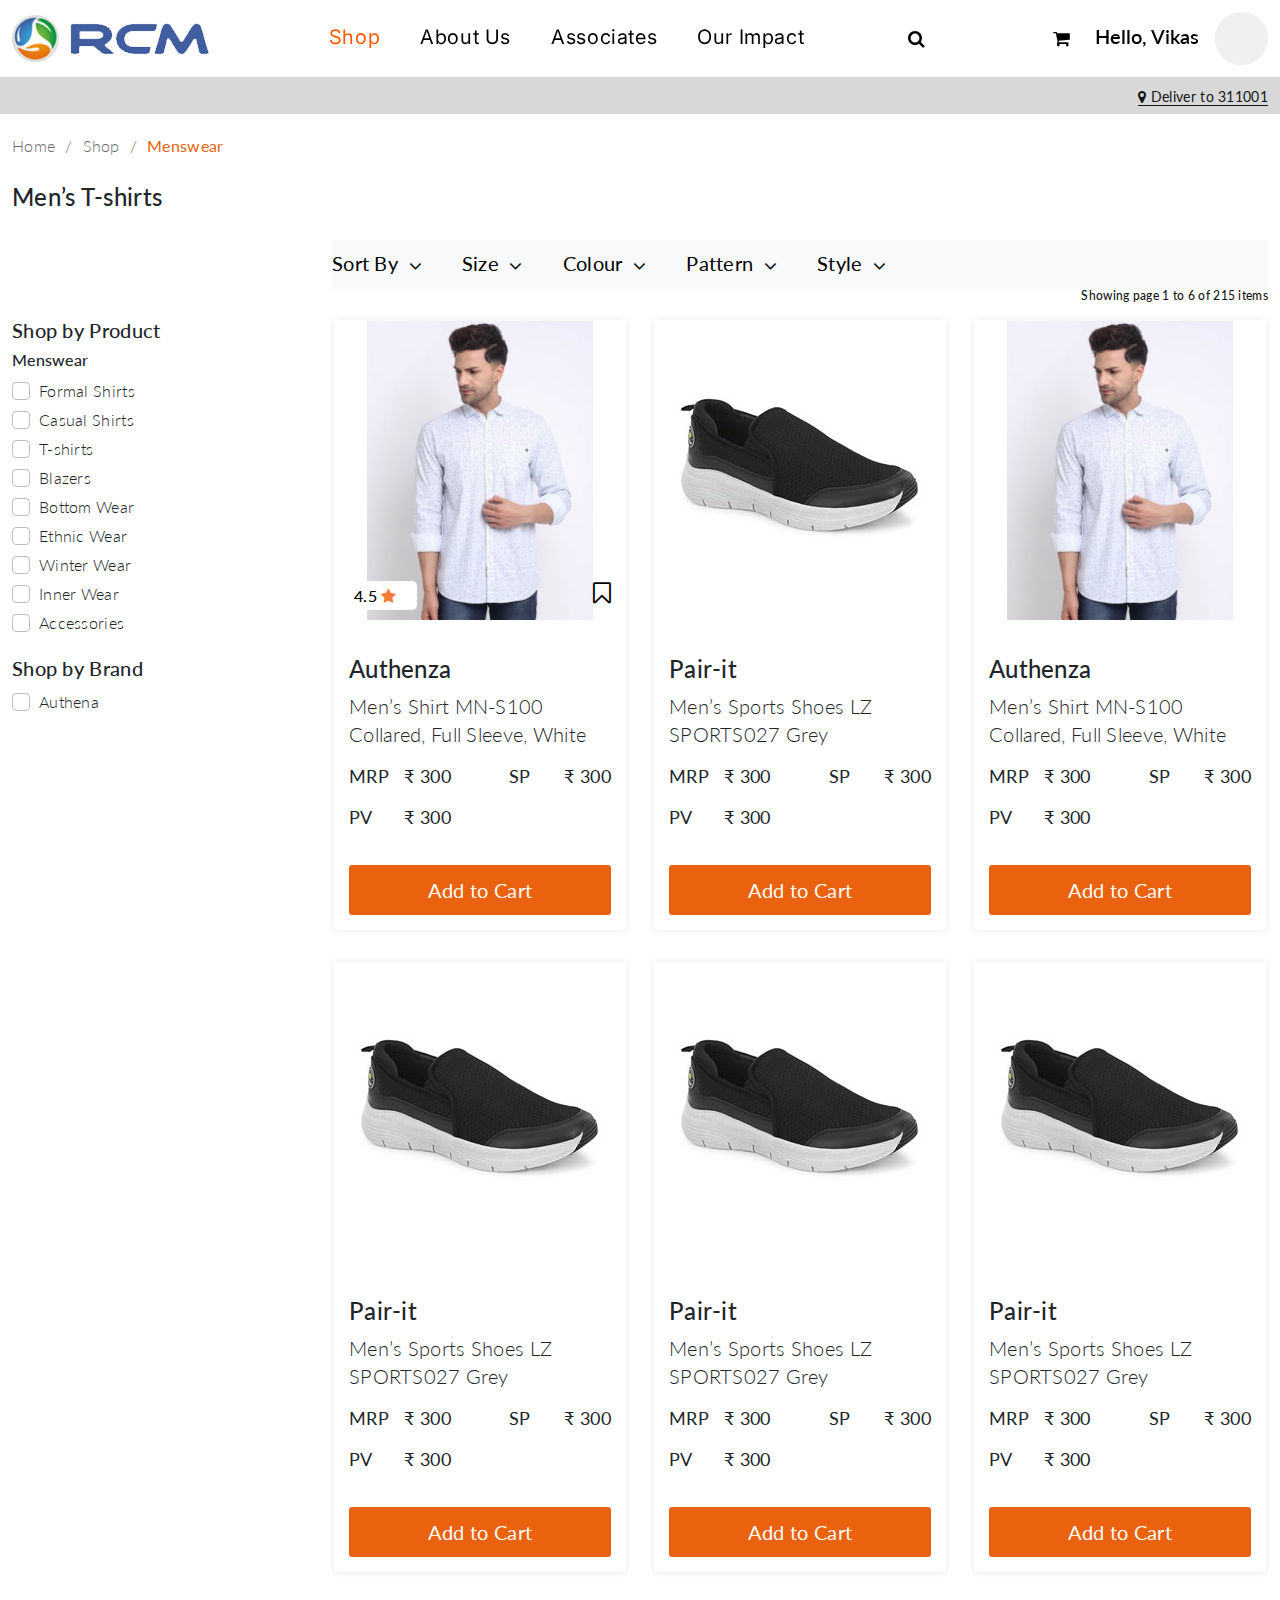
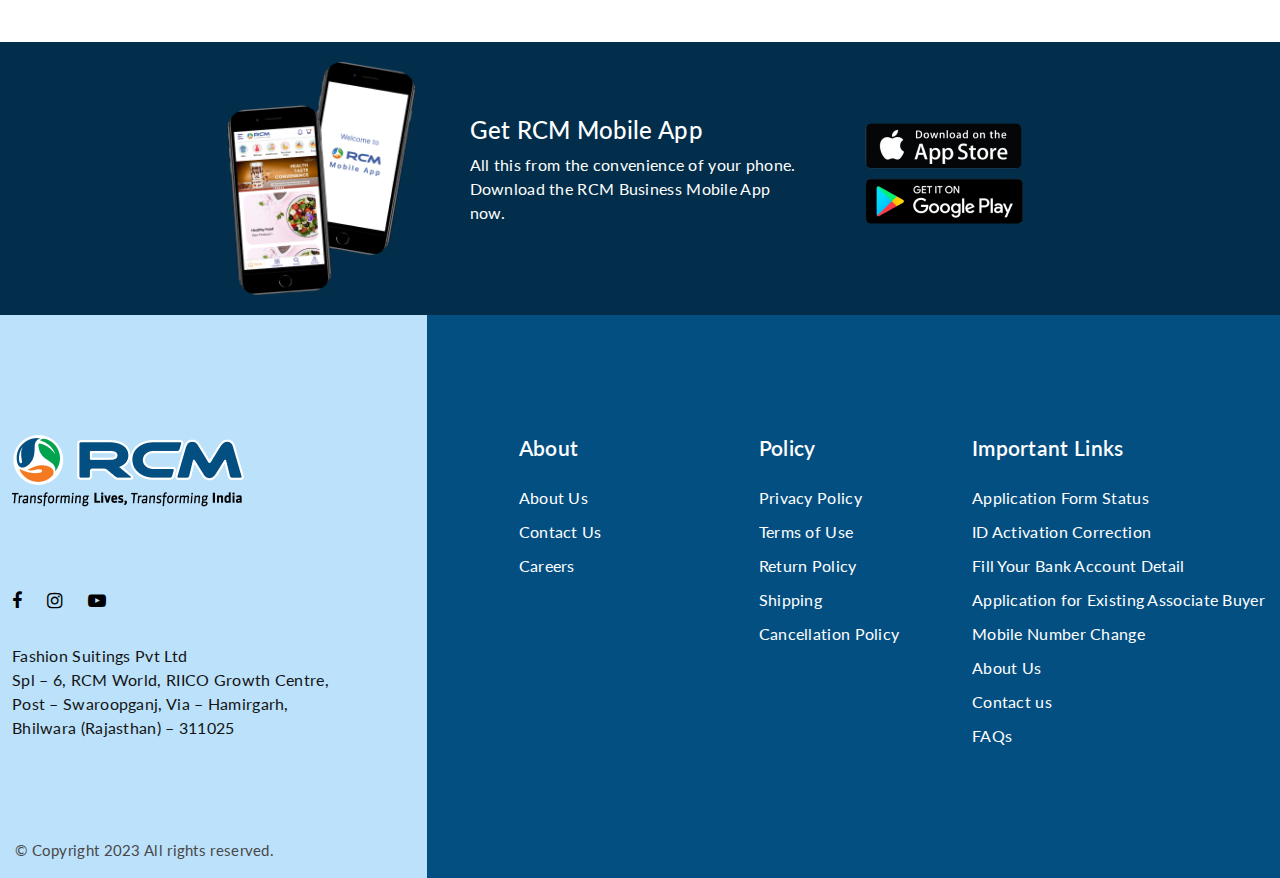
==== listing.html @ 613c2d20 "RCM site files uploaded" ====
<!DOCTYPE html>
<html lang="en">
  <head>
    <meta charset="utf-8">
    <meta name="viewport" content="width=device-width, initial-scale=1, shrink-to-fit=no">
    <meta name="description" content="">
    <meta name="author" content="">
    <title>RCM Business</title>

    <!-- fonts -->
    
    <link rel="preconnect" href="https://fonts.googleapis.com">
    <link rel="preconnect" href="https://fonts.gstatic.com" crossorigin>
    <link href="https://fonts.googleapis.com/css2?family=Josefin+Sans:ital,wght@0,100;0,200;0,300;0,400;0,500;0,600;0,700;1,100;1,200;1,300;1,400;1,500;1,600;1,700&display=swap" rel="stylesheet">


    <link rel="preconnect" href="https://fonts.googleapis.com">
    <link rel="preconnect" href="https://fonts.gstatic.com" crossorigin>
    <link href="https://fonts.googleapis.com/css2?family=Inter:wght@300;400;500;600&display=swap" rel="stylesheet">


    <link rel="preconnect" href="https://fonts.googleapis.com">
    <link rel="preconnect" href="https://fonts.gstatic.com" crossorigin>
    <link href="https://fonts.googleapis.com/css2?family=Lato:ital,wght@0,100;0,300;0,400;0,700;0,900;1,100;1,300;1,400;1,700;1,900&display=swap" rel="stylesheet">

    
    <!-- css -->
    <link href="assets/css/owl.carousel.min.css" rel="stylesheet">
    <link href="assets/css/bootstrap.min.css" rel="stylesheet">
    <link href="assets/css/font-awesome.min.css" rel="stylesheet">
    <link href="assets/css/aos.min.css" rel="stylesheet">
    <link href="assets/css/main.css" rel="stylesheet">
  </head>
  <body>
  <header>      

<!-- Modal -->
<div class="pincode_box_cover modal fade" id="exampleModal" tabindex="-1" aria-labelledby="exampleModalLabel" aria-hidden="true">
  <div class="modal-dialog">
    <div class="modal-content">
      <div class="modal-header">
        <h5 class="modal-title" id="exampleModalLabel">Delivery Pincode</h5>
        <button type="button" class="btn-close" data-bs-dismiss="modal" aria-label="Close"></button>
      </div>
      <div class="modal-body">
        <form class="pincode_box" action="" method="">
          <input type="textr" name="pincode" placeholder="Pincode">
        </form>
      </div>
      <div class="modal-footer">
        <button type="button" class="custom_btn">Submit</button>
      </div>
    </div>
  </div>
</div>
      <div class="header_cover" data-aos="fade-down" data-aos-duration="2000">         
         <div class="container">   
          <nav class="navbar navbar-expand-lg navbar-light">      
              <a data-aos="fade-down" data-aos-duration="3000" class="navbar-brand" href="index.html"><img class="img-fluid" src="assets/images/logo.png" alt></a>
              <button class="navbar-toggler" type="button" data-bs-toggle="collapse" data-bs-target="#navbarSupportedContent" aria-controls="navbarSupportedContent" aria-expanded="false" aria-label="Toggle navigation">
                <span class="navbar-toggler-icon"></span>
              </button>
              <div class="collapse navbar-collapse" id="navbarSupportedContent">
                <ul class="navbar-nav me-auto ms-auto mb-2 mb-lg-0">
                  <li class="nav-item">
                    <a class="nav-link active" aria-current="page" href="#">Shop</a>
                  </li>
                  <li class="nav-item">
                    <a class="nav-link" href="#">About Us</a>
                  </li>
                  <li class="nav-item">
                    <a class="nav-link" href="#">Associates</a>
                  </li>
                  <li class="nav-item">
                    <a class="nav-link" href="#">Our Impact</a>
                  </li>
                </ul>                          
              </div>  
              <div class="user_box_cover">
                <div class="search_box">
                  <a href="#"><i class="fa fa-search"></i></a>                    
                  <form action="" method="" class="hide_me">
                      <input class="search_field" type="email" class="form-control" id="exampleFormControlInput1" placeholder="Search">
                      <button class="search_btn"><i class="fa fa-search"></i></button>
                  </form>
                </div>
                <div class="cart_box">
                    <a href="#"><i class="fa fa-shopping-cart"></i></a>
                </div>
                <div class="user_box">
                  <div class="btn-group">
                    <button type="button" class="btn dropdown-toggle" data-bs-toggle="dropdown" aria-expanded="false">
                        <span class="welcome_user_box">Hello, Vikas</span>                
                        <img src="assets/images/user_img.png" alt="">
                    </button>
                    <ul class="dropdown-menu">
                      <li><a class="dropdown-item" href="#">Action</a></li>
                      <li><a class="dropdown-item" href="#">Another action</a></li>
                      <li><a class="dropdown-item" href="#">Something else here</a></li>
                      <li><hr class="dropdown-divider"></li>
                      <li><a class="dropdown-item" href="#">Logout</a></li>
                    </ul>
                  </div>
                </div>
              </div>
          </nav>
        </div>
      </div>
      <div class="pincode_head_box">
        <div class="container">
          <a class="pincode_box" href="#"> <i class="fa fa-map-marker"></i>  Deliver to 311001</a>
        </div>
      </div>
    </header>
    <main>
    
    <section class="inner_page_cover listing_cover">
      <div class="container big_container_box">

      <div class="bread_cover">
        <ul class="bread_box">
          <li><a href="#">Home</a></li>
          <li><a href="#">Shop</a></li>
          <li>Menswear</li>
        </ul>
        <h2>Men’s T-shirts</h2>
      </div>

      <div class="row">
        <div class="col-md-3"></div>
        <div class="col-md-9">
          <div class="shop_filter_cover">
            <nav class="shop_filter_box navbar navbar-expand-lg navbar-light bg-light">
                <button class="navbar-toggler" type="button" data-bs-toggle="collapse" data-bs-target="#navbarSupportedContent" aria-controls="navbarSupportedContent" aria-expanded="false" aria-label="Toggle navigation">
                  <span class="navbar-toggler-icon"></span>
                </button>
                <div class="collapse navbar-collapse" id="navbarSupportedContent">
                  <ul class="navbar-nav me-auto mb-2 mb-lg-0">
                    <li class="nav-item dropdown">
                      <a class="nav-link dropdown-toggle" href="#" id="navbarDropdown" role="button" data-bs-toggle="dropdown" aria-expanded="false">
                        Sort By
                      </a>
                      <ul class="dropdown-menu" aria-labelledby="navbarDropdown">
                        <li><a class="dropdown-item" href="#">Action</a></li>
                        <li><a class="dropdown-item" href="#">Another action</a></li>
                        <li><hr class="dropdown-divider"></li>
                        <li><a class="dropdown-item" href="#">Something else here</a></li>
                      </ul>
                    </li>
                    <li class="nav-item dropdown">
                      <a class="nav-link dropdown-toggle" href="#" id="navbarDropdown" role="button" data-bs-toggle="dropdown" aria-expanded="false">
                        Size
                      </a>
                      <ul class="dropdown-menu" aria-labelledby="navbarDropdown">
                        <li><a class="dropdown-item" href="#">Action</a></li>
                        <li><a class="dropdown-item" href="#">Another action</a></li>
                        <li><hr class="dropdown-divider"></li>
                        <li><a class="dropdown-item" href="#">Something else here</a></li>
                      </ul>
                    </li>
                    <li class="nav-item dropdown">
                      <a class="nav-link dropdown-toggle" href="#" id="navbarDropdown" role="button" data-bs-toggle="dropdown" aria-expanded="false">
                        Colour
                      </a>
                      <ul class="dropdown-menu" aria-labelledby="navbarDropdown">
                        <li><a class="dropdown-item" href="#">Action</a></li>
                        <li><a class="dropdown-item" href="#">Another action</a></li>
                        <li><hr class="dropdown-divider"></li>
                        <li><a class="dropdown-item" href="#">Something else here</a></li>
                      </ul>
                    </li>
                    <li class="nav-item dropdown">
                      <a class="nav-link dropdown-toggle" href="#" id="navbarDropdown" role="button" data-bs-toggle="dropdown" aria-expanded="false">
                        Pattern
                      </a>
                      <ul class="dropdown-menu" aria-labelledby="navbarDropdown">
                        <li><a class="dropdown-item" href="#">Action</a></li>
                        <li><a class="dropdown-item" href="#">Another action</a></li>
                        <li><hr class="dropdown-divider"></li>
                        <li><a class="dropdown-item" href="#">Something else here</a></li>
                      </ul>
                    </li>
                    <li class="nav-item dropdown">
                      <a class="nav-link dropdown-toggle" href="#" id="navbarDropdown" role="button" data-bs-toggle="dropdown" aria-expanded="false">
                        Style
                      </a>
                      <ul class="dropdown-menu" aria-labelledby="navbarDropdown">
                        <li><a class="dropdown-item" href="#">Action</a></li>
                        <li><a class="dropdown-item" href="#">Another action</a></li>
                        <li><hr class="dropdown-divider"></li>
                        <li><a class="dropdown-item" href="#">Something else here</a></li>
                      </ul>
                    </li>
                  </ul>
                </div>
            </nav>
            <h3 class="result_text_box">Showing page 1 to 6 of 215 items</h3>
          </div>
        </div>
      </div>

      <div class="row">
        <div class="col-md-3">
          <div class="shop_sidebar_cover">
            <div class="shop_sidebar_box">
              <h2>Shop by Product</h2>
              <h3>Menswear</h3>
              <div class="form-check">
                <input class="form-check-input" type="checkbox" value="" id="flexCheckDefault">
                <label class="form-check-label" for="flexCheckDefault">
                  Formal Shirts
                </label>
              </div>
              <div class="form-check">
                <input class="form-check-input" type="checkbox" value="" id="flexCheckDefault">
                <label class="form-check-label" for="flexCheckDefault">
                  Casual Shirts
                </label>
              </div>
              <div class="form-check">
                <input class="form-check-input" type="checkbox" value="" id="flexCheckDefault">
                <label class="form-check-label" for="flexCheckDefault">
                  T-shirts
                </label>
              </div>
              <div class="form-check">
                <input class="form-check-input" type="checkbox" value="" id="flexCheckChecked">
                <label class="form-check-label" for="flexCheckChecked">
                  Blazers
                </label>
              </div>
              <div class="form-check">
                <input class="form-check-input" type="checkbox" value="" id="flexCheckChecked">
                <label class="form-check-label" for="flexCheckChecked">
                  Bottom Wear
                </label>
              </div>
              <div class="form-check">
                <input class="form-check-input" type="checkbox" value="" id="flexCheckChecked">
                <label class="form-check-label" for="flexCheckChecked">
                  Ethnic Wear
                </label>
              </div>
              <div class="form-check">
                <input class="form-check-input" type="checkbox" value="" id="flexCheckChecked">
                <label class="form-check-label" for="flexCheckChecked">
                  Winter Wear
                </label>
              </div>
              <div class="form-check">
                <input class="form-check-input" type="checkbox" value="" id="flexCheckChecked">
                <label class="form-check-label" for="flexCheckChecked">
                  Inner Wear
                </label>
              </div>
              <div class="form-check">
                <input class="form-check-input" type="checkbox" value="" id="flexCheckChecked">
                <label class="form-check-label" for="flexCheckChecked">
                  Accessories
                </label>
              </div>
            </div>
            <div class="shop_sidebar_box">
              <h2>Shop by Brand</h2>
              <div class="form-check">
                <input class="form-check-input" type="checkbox" value="" id="flexCheckDefault">
                <label class="form-check-label" for="flexCheckDefault">
                  Authena
                </label>
              </div>
            </div>
          </div>
        

        </div>
         <div class="col-md-9">
            <div class="products_cover products_listing_cover">
              <div class="row">
                <div class="col-md-4">
                  <div class="product_box">
                    <a href="#">
                    <div class="img_box">
                      <img src="assets/images/product_01.jpg" class="img-fluid" alt="">
                      <div class="product_inner_box">
                        <div class="star_box">
                          <h4>4.5 <i class="fa fa-star"></i></h4>
                        </div>
                        <div class="save_box">
                          <i class="fa fa-bookmark-o"></i>
                        </div>
                      </div>
                    </div>
                    </a>
                    <div class="text_box">
                      <h4>Authenza</h4>
                      <h3>Men’s Shirt MN-S100 Collared, Full Sleeve, White </h3>
                      <ul class="price_list_box">
                        <li><span class="sub_text">Mrp</span> <span class="main_price_box">₹ 300</span></li>
                        <li><span class="sub_text">Sp</span> <span class="main_price_box">₹ 300</span></li>
                        <li><span class="sub_text">Pv</span> <span class="main_price_box">₹ 300</span></li>
                      </ul>
                      <a class="add_to_cart_btn" href="#">Add to Cart</a>
                    </div>
                  </div>
                </div>
                <div class="col-md-4">
                  <div class="product_box">
                    <a href="#">
                    <div class="img_box"><img src="assets/images/product_02.jpg" class="img-fluid" alt=""></div>
                    </a>
                    <div class="text_box">
                      <h4>Pair-it</h4>
                      <h3>Men’s Sports Shoes LZ SPORTS027 Grey</h3>
                      <ul class="price_list_box">
                        <li><span class="sub_text">Mrp</span> <span class="main_price_box">₹ 300</span></li>
                        <li><span class="sub_text">Sp</span> <span class="main_price_box">₹ 300</span></li>
                        <li><span class="sub_text">Pv</span> <span class="main_price_box">₹ 300</span></li>
                      </ul>
                      <a class="add_to_cart_btn" href="#">Add to Cart</a>
                    </div>
                  </div>
                </div>
                <div class="col-md-4">
                  <div class="product_box">
                    <a href="#">
                    <div class="img_box"><img src="assets/images/product_01.jpg" class="img-fluid" alt=""></div>
                    </a>
                    <div class="text_box">
                      <h4>Authenza</h4>
                      <h3>Men’s Shirt MN-S100 Collared, Full Sleeve, White </h3>
                      <ul class="price_list_box">
                        <li><span class="sub_text">Mrp</span> <span class="main_price_box">₹ 300</span></li>
                        <li><span class="sub_text">Sp</span> <span class="main_price_box">₹ 300</span></li>
                        <li><span class="sub_text">Pv</span> <span class="main_price_box">₹ 300</span></li>
                      </ul>
                      <a class="add_to_cart_btn" href="#">Add to Cart</a>
                    </div>
                  </div>
                </div>
                <div class="col-md-4">
                  <div class="product_box">
                    <a href="#">
                    <div class="img_box"><img src="assets/images/product_02.jpg" class="img-fluid" alt=""></div>
                    </a>
                    <div class="text_box">
                      <h4>Pair-it</h4>
                      <h3>Men’s Sports Shoes LZ SPORTS027 Grey</h3>
                      <ul class="price_list_box">
                        <li><span class="sub_text">Mrp</span> <span class="main_price_box">₹ 300</span></li>
                        <li><span class="sub_text">Sp</span> <span class="main_price_box">₹ 300</span></li>
                        <li><span class="sub_text">Pv</span> <span class="main_price_box">₹ 300</span></li>
                      </ul>
                      <a class="add_to_cart_btn" href="#">Add to Cart</a>
                    </div>
                  </div>
                </div>
                <div class="col-md-4">
                  <div class="product_box">
                    <a href="#">
                    <div class="img_box"><img src="assets/images/product_02.jpg" class="img-fluid" alt=""></div>
                    </a>
                    <div class="text_box">
                      <h4>Pair-it</h4>
                      <h3>Men’s Sports Shoes LZ SPORTS027 Grey</h3>
                      <ul class="price_list_box">
                        <li><span class="sub_text">Mrp</span> <span class="main_price_box">₹ 300</span></li>
                        <li><span class="sub_text">Sp</span> <span class="main_price_box">₹ 300</span></li>
                        <li><span class="sub_text">Pv</span> <span class="main_price_box">₹ 300</span></li>
                      </ul>
                      <a class="add_to_cart_btn" href="#">Add to Cart</a>
                    </div>
                  </div>
                </div>
                <div class="col-md-4">
                  <div class="product_box">
                    <a href="#">
                    <div class="img_box"><img src="assets/images/product_02.jpg" class="img-fluid" alt=""></div>
                    </a>
                    <div class="text_box">
                      <h4>Pair-it</h4>
                      <h3>Men’s Sports Shoes LZ SPORTS027 Grey</h3>
                      <ul class="price_list_box">
                        <li><span class="sub_text">Mrp</span> <span class="main_price_box">₹ 300</span></li>
                        <li><span class="sub_text">Sp</span> <span class="main_price_box">₹ 300</span></li>
                        <li><span class="sub_text">Pv</span> <span class="main_price_box">₹ 300</span></li>
                      </ul>
                      <a class="add_to_cart_btn" href="#">Add to Cart</a>
                    </div>
                  </div>
                </div>                                 
              </div>
            </div>
         </div>
        </div>
      </div>
     </section>
     <section class="get_app_cover">
       <div class="container">
         <div class="row">
           <div class="col-md-3">
             <img class="img-fluid" src="assets/images/app_mobile.png" alt="">
           </div>
           <div class="col-md-6">
             <div class="text_box">
               <h3>Get RCM Mobile App</h3>
               <p>All this from the convenience of your phone. Download the RCM Business Mobile App now.</p>
             </div>
           </div>
           <div class="col-md-3">
             <div class="app_btn_box">
               <a class="img_btn" href="#">
                 <img class="img-fluid" src="assets/images/apple_btn.png" alt="">
               </a>
               <a class="img_btn" href="#">
                 <img class="img-fluid" src="assets/images/google_btn.png" alt="">
               </a>
             </div>
           </div>
         </div>
       </div>
     </section>
    </main>
    <footer>
      <div class="footer_cover">
        <div class="container footer_container_box">
          <div class="row">
          <div class="col-md-4 footer_about_box">
            <div class="footer_info_box">              
              <img class="img-fluid" src="assets/images/footer_logo.png" alt="">
              <ul class="footer_social_box">
                <li>
                  <a href="#">
                    <i class="fa fa-facebook"></i>
                  </a>
                </li>
                <li>
                  <a href="#">
                    <i class="fa fa-instagram"></i>
                  </a>
                </li>
                <li>
                  <a href="#">
                    <i class="fa fa-youtube-play"></i>
                  </a>
                </li>
              </ul>
              <p>Fashion Suitings Pvt Ltd <br> Spl – 6, RCM World, RIICO Growth Centre, <br>Post – Swaroopganj, Via – Hamirgarh,<br>Bhilwara (Rajasthan) – 311025</p>
            </div>
            <div class="copyright_box">
                <p>© Copyright 2023 All rights reserved.</p>
            </div>
          </div>
          <div class="col-md-3">
            <div class="footer_box footer_about_info_box">
              <h3>About</h3>
              <ul>
                <li>
                  <a href="#">About Us</a>
                </li>
                <li>
                  <a href="#">Contact Us</a>
                </li>
                <li>
                  <a href="#">Careers</a>
                </li>
              </ul>
            </div>
          </div>     
          <div class="col-md-2">
              <div class="footer_box">
                <h3>Policy</h3>
                <ul>
                  <li>
                    <a href="#">Privacy Policy</a>
                  </li>
                  <li>
                    <a href="#">Terms of Use</a>
                  </li>
                  <li>
                    <a href="#">Return Policy</a>
                  </li>
                  <li>
                    <a href="#">Shipping</a>
                  </li>
                  <li>
                    <a href="#">Cancellation Policy</a>
                  </li>
                </ul>
              </div>
            </div>       
            <div class="col-md-3">
              <div class="footer_box">
                <h3>Important Links</h3>
                <ul>
                  <li>
                    <a href="#">Application Form Status</a>
                  </li>
                  <li>
                    <a href="#">ID Activation Correction</a>
                  </li>
                  <li>
                    <a href="#">Fill Your Bank Account Detail</a>
                  </li>
                  <li>
                    <a href="#">Application for Existing Associate Buyer</a>
                  </li>
                  <li>
                    <a href="#">Mobile Number Change</a>
                  </li>
                  <li>
                    <a href="#">About Us</a>
                  </li>
                  <li>
                    <a href="#">Contact us</a>
                  </li>
                  <li>
                    <a href="#">FAQs</a>
                  </li>
                </ul>
              </div>
            </div>
          </div>
        </div>
      </div>
    </footer>
    <!-- JavaScript -->
    <script src="assets/js/jquery.min.js"></script>
    <script src="assets/js/owl.carousel.min.js"></script>
    <script src="assets/js/bootstrap.min.js"></script>
    <script src="assets/js/aos.min.js"></script>
    <script src="assets/js/custom.js"></script>
  </body>
</html>
---- assets/css/main.css ----
a {
     color: #000;
     text-decoration: unset;
}
a:hover {
	color: #ff5800;
}
 ul {
     margin: 0;
}
 body {
     font-family: 'Lato', sans-serif;
     font-size: 18px;
     letter-spacing: 0.3px;
     overflow-x: hidden;
}
 h1,h2,h3,h4,h5,h6 {
     font-family: 'Lato', sans-serif;
}
 .container {
     max-width: 1300px;
}
 .logo_cover {
     text-align: center;
}
.header_cover .header_info_box {
     position: relative;
     padding-left: 45px;
}
 .header_cover .header_info_box .img_box {
     position: absolute;
     top: 0;
     left: 0;
}
 .header_cover .header_info_box h3 {
     font-family: 'Lato', sans-serif;
     font-size: 18px;
     color: #ff5800;
     text-transform: uppercase;
     font-weight: 600;
     margin-bottom: 0;
     letter-spacing: 0.7px;
}
 .header_cover .header_info_box h4 {
     font-family: 'Lato', sans-serif;
     font-size: 15px;
     color: #333333;
}
 .header_cover .mid_nav_cover .container > .row > div {
     display: flex;
     align-items: center;
     justify-content: center;
}
 .header_cover .mid_nav_cover .container > .row > div.header_info_left {
     justify-content: left;
}
 .header_cover .mid_nav_cover .container > .row > div.header_info_right {
     justify-content: right;
}
 .header_cover nav.navbar {
     padding: 0;
}
 .header_cover nav.navbar li a {
     font-size: 17px;
}
.header_cover .navbar-expand-lg .navbar-nav .nav-link {
	padding-right: 20px;
	padding-left: 20px;
	letter-spacing: 0.6px;
	border-bottom: 3px solid transparent;
	font-size: 20px;
	color: #000;
	font-family: 'Inter', sans-serif;
	font-weight: 400;
}
.header_cover .navbar-expand-lg .navbar-nav .nav-link.active {
     color: #ff5800;
}
 .header_cover .navbar-expand-lg .navbar-nav .nav-link:hover {
     color: #ff5800;
}
.footer_cover {
	background-color: #044F82;
}
 .footer_cover .copyright_box p {
     margin-bottom: 0;
 	font-size: 15px;
 	color: #484848;
}
.footer_cover .copyright_box {
	margin-top: 0;
	padding-top: 6px;
	padding-bottom: 6px;
	position: absolute;
	bottom: 10px;
	left: 15px;
}
.footer_box ul {
     padding-left: 0;
}
.footer_box ul li {
	list-style: none;
	margin-bottom: 10px;
}
.footer_cover .footer_message_box h4 {
     font-size: 45px;
     text-align: center;
     font-weight: 800;
}
 .footer_cover .footer_message_box h4 span {
     display: block;
     font-weight: 400;
     color: #ff5800;
}
.banner_cover {
	position: relative;
}
.header_cover {
	padding: 10px 0;
	position: relative;
	z-index: 11;
}
.header_cover .dropdown-toggle {
	padding: 0;
	background-color: transparent;
	border: 0;
	font-size: 20px;
}
.game_list_cover:after {
	content: "";
	display: block;
	clear: both;
}
.game_list_cover .game_list_box {
	width: 11.97%;
	float: left;
	position: relative;
	margin-right: 0.6%;
}
.game_list_cover .game_list_box:last-child {
	margin-right: 0;
}
.game_list_cover .game_list_box .game_list_info {
	position: absolute;
	top: 0;
	left: 0;
	width: 100%;
	height: 100%;
	background-color: rgba(0,0,0,0.5);
	display: flex;
	flex-wrap: wrap;
	align-content: center;
	justify-content: center;
	transition: ease all 0.3s;
}
.game_list_cover .game_list_box .game_list_info h3 {
	color: #fff;
	width: 100%;
	text-align: center;
	margin: 10px 0 0;
	font-size: 25px;
}
.game_list_cover {
	padding: 8px 0 0;
}
.great_place_cover {
	padding: 85px 0 115px;
}
.head_box {
	font-size: 45px;
	font-weight: 800;
}
.great_place_cover > .container > .row > div {
	display: flex;
	align-items: center;
}
.custom_btn {
	font-size: 20px;
	padding: 6px 64px 9px;
	border: 1px solid #000;
	display: inline-block;
	transition: ease all 0.3s;
	border-radius: 4px;
}
.great_place_text_box p {
	font-size: 20px;
	font-weight: 300;
	margin-bottom: 0;
}
.great_place_text_box {
	padding: 20px 50px;
	border-left: 1px solid #eee;
	border-right: 1px solid #eee;
}
.great_place_button_box {
	text-align: right;
	width: 100%;
}
.custom_btn:hover {
	background-color: #ff5800;
	border-color: #ff5800!important;
	color: #fff;
}
.game_list_cover .game_list_box .game_list_info:hover {
	background-color: rgba(47,0,252,0.5);
}
.service_cover {
	background-color: #ff5800;
	padding: 60px 0;
	background-image: url('../images/service_bg.png');
	background-size: 100% auto;
	background-blend-mode: darken;
	position: relative;
	z-index: 5;
}
.custom_btn.white_btn {
	border-color: #fff;
	color: #fff;
}
.service_cover p {
	color: #fff;
	font-size: 19px;
}
.service_box_text h3 {
	color: #fff;
}
.service_box_text h2.head_box {
	color: #fff;
}
.service_box_one .service_box_text {
	margin-top: 50px;
}
.service_box_two .service_box_text {
	margin-bottom: 50px;
}
.service_cover .service_box_one {
	padding-left: 35px;
	margin-top: -120px;
}
.service_cover .service_box_two {
	padding-right: 35px;
	margin-bottom: -120px;
}
.service_box_img img {
	box-shadow: 0 0 60px -30px #000;
}
.about_cover {
	padding: 140px 0 200px;
	background-image: url('../images/about_bg.jpg');
	background-repeat: no-repeat;
	background-position: center;
	position: relative;
}
.about_text_box {
	text-align: center;
}
.about_text_box .blue_btn {
	background-color: #ff5800;
	color: #fff;
	margin-right: 35px;
}
.about_text_box .about_btn_box {
	margin-top: 40px;
}
.about_cover:after {
	content: "";
	display: block;
	background-image: url('../images/about_loan.png');
	background-repeat-y: no-repeat;
	height: 139px;
	width: 100%;
	position: absolute;
	bottom: 0;
	left: 0;
}
.footer_box h3 {
	font-size: 21px;
	font-weight: 600;
	color: #fff;
	margin-bottom: 25px;
}
.footer_box li a,
.footer_box li {  
	color: #fff;
	font-size: 16px;
}
.footer_box ul.footer_icon_box li {
	position: relative;
	padding-left: 35px;
}
.footer_box ul.footer_icon_box li i {
	position: absolute;
	top: 0;
	left: 0;
}
.footer_box ul.footer_icon_box li strong {
	display: block;
}
.footer_cover {
	background-image: url('../images/footer_foot_img.png');
	background-position: 100% 0;
	background-repeat: no-repeat;
}

.header_cover .dropdown-menu {
	left: unset !important;
	right: 0;
}
.header_cover .dropdown-toggle:focus {
	border: 0;
	outline: 0;
	box-shadow: unset;
}
.about_text_box .blue_btn:hover {
	background-color: transparent;
	color: #000;
}
.custom_btn.white_btn:hover {
	background-color: #000;
	border-color: #000;
	color: #fff;
}
.footer_box li a:hover {
	color: #ff5800;
}
.banner_cover .item {
	position: relative;
}
.banner_cover .banner_text_box {
	position: absolute;
	top: 50%;
	left: 0;
}
.banner_cover .banner_text_box {
	position: absolute;
	top: 40%;
	left: 0;
	z-index: 7;
	padding: 15px 30px;
	right: 0;
	margin: auto;
	text-align: center;
}
.banner_cover .banner_text_box h2 {
	color: #fff;
	font-size: 95px;
	font-weight: 800;
	text-transform: uppercase;
	text-shadow: 0 0 20px #000;
}
.banner_cover .banner_text_box h3 {
	color: #fff;
	font-size: 25px;
	font-weight: 400;
}
.banner_cover .banner_text_box .black_btn {
	border-color: #000;
	background-color: #000;
	color: #fff; 
}
.banner_cover .banner_text_box .black_btn:hover {
	border-color: #ff5800;
	background-color: #ff5800;
	color: #fff; 
}
.user_nav_box {
	list-style-type: none;
	padding: 0;
}
.user_nav_box li {
	display: inline-block;
	padding: 0 20px;
	border-right: 1px solid #e5e5e5;
}
.user_nav_box li:last-child {
	padding-right: 0;
	border-right: 0;
}
.user_nav_box li a {
	font-size: 15px;
	position: relative;
	padding-left: 22px;
}
.user_nav_box li a i {
	color: #ff5800;
	position: absolute;
	top: -2px;
	left: 0;
}
.user_nav_box li a i.fa-map-marker {
	left: 5px;
}
.user_nav_cover {
	text-align: right;
}
.upper_cover {
	padding: 8px 0;
	border-bottom: 1px solid #e9e9e9;	
}
.header_cover .container {
	max-width: 1300px;
}
.upper_cover .container {
	max-width: 1490px;
}
.search_box {
	position: relative;
	margin-right: auto;
}
.search_box .search_field {
	float: left;
	padding: 8px 62px 10px 22px;
	border: 1px solid #d9d9d9;
	border-radius: 80px;
	font-size: 15px;
	width: 100%;
}
.search_box .search_btn {
	float: left;
	border: 0;
	background-color: transparent;
	padding: 0;
	font-size: 17px;
	color: #d8d7d7;
	position: absolute;
	top: 7px;
	right: 18px;
}
.search_box .search_field:focus {
	outline: 0;
	box-shadow: unset;
}
.navbar-light .navbar-brand {
	color: rgba(0,0,0,.9);
	background-color: #fff;
	max-width: 270px;
}
.container-fluid {
	padding: 0 20px;
}
.categories_cover {
	padding: 60px 0 35px;
}
.categories_cover .cate_box {
	position: relative;
}
.categories_cover .cate_box {
	position: relative;
	margin-bottom: 20px;
}
.categories_cover .cate_box .text_box h3 {
	color: #141414;
	font-size: 20px;
	margin-bottom: 0;
	margin-top: 10px;
}
.categories_cover .cate_box .text_box {
	width: 100%;
}
.categories_cover .cate_box .text_box i {
	float: right;
}
.section_heading {
	font-size: 36px;
	font-weight: 400;
	position: relative;
	margin-bottom: 40px;
}
.footer_cover .container {
	max-width: 1300px;
}
.featured_products_cover {
	padding: 20px 0 40px;
}
.products_cover .product_box h3 {
	font-size: 20px;
	line-height: 28px;
	font-weight: 300;
	margin-bottom: 15px;
}
.products_cover .product_box .price_box {
	font-size: 17px;
	font-weight: 600;
}
.products_cover .product_box .img_box img {
	width: 100%;
	height: 300px;
	object-fit: scale-down;
	margin-bottom: 20px;
}
.info_banner_box.info_right_box {
	text-align: right;
}
.info_banner_cover .info_left_box .img_box {
	border-radius: ;
	border-radius: 0 60px 60px 0;
	overflow: hidden;
	display: inline-block;
}
.info_banner_cover .info_right_box .img_box {
	border-radius: 60px 0 0 60px;
	overflow: hidden;
	border: 1px solid #e7e6e6;
	display: inline-block;
}
.info_banner_box h3 {
	font-size: 25px;
	font-weight: 800;
}
.info_banner_cover .info_banner_box {
	position: relative;
}
.info_banner_cover .info_banner_box .text_box {
	position: absolute;
	bottom: 35px;
	left: 50px;
	text-align: left;
}
.info_banner_box.info_left_box h3 {
	color: #fff;
}
.info_banner_box.info_left_box .custom_btn {
	border-color: #fff;
	color: #fff;
}
.products_cover {
	padding-bottom: 40px;
	position: relative;
}
.trending_products_cover {
	padding: 70px 0;
}
.products_cover .product_box {
	box-shadow: 0px 0 7px 0px #0000001A;
	margin: 2px;
}
.healthy_life_cover .container-fluid {
	padding: 0;
}
.healthy_life_cover .no_pad {
	padding: 0;
}
.healthy_life_text {
	padding: 60px;
	text-align: right;
	background-image: url('../images/life_bg.jpg');
	background-size: cover;
}
.healthy_life_cover .healthy_life_text h2 {
	color: #fff;
	font-size: 32px;
	line-height: 50px;
}
.healthy_life_cover .healthy_life_text h2::after {
	content: "";
	display: block;
	background-color: #4c4c4c;
	width: 20px;
	height: 3px;
	margin: 12px 0 30px auto;
}
.healthy_life_cover .healthy_life_text .custom_btn {
	color: #fff;
	border-color: #fff;
}
.healthy_life_cover .img_box {
	background-image: url('../images/healthy_life.jpg');
	background-size: cover;
}
.promotions_bg_cover {
	background-image: url('../images/promotions_bg.jpg');
	background-color: #313030;
	background-blend-mode: overlay;
	padding: 68px 0 140px;
}
.promotions_bg_cover h2.section_heading {
	color: #fff;
}
.promotions_cover {
	margin-top: 6px;
	padding-bottom: 70px;
}
.promotions_slider_cover {
	margin-top: -140px;
}
.promotions_slider_box.right_side .slide_box {
	border-radius: 60px 0 0 60px;
	overflow: hidden;
	display: inline-block;
	width: 100%;
}
.promotions_slider_box.right_side .slide_box #promotions_right_carousel {
	border-radius: 60px 0 0 60px;
	overflow: hidden;
}
.promotions_slider_box.right_side .slide_box {
	padding-left: 25px;
}
.promotions_slider_box.right_side {
	text-align: right;
}
.promotions_slider_box.left_side .slide_box #promotions_left_carousel {
	border-radius: 0 60px 60px 0;
	overflow: hidden;
}
.brands_cover .brand_logo_box {
	text-align: center;
}
.brands_cover {
	padding-bottom: 38px;
}
.section_box {
	position: relative;
}
.footer_text_box p {
	font-size: 16px;
	color: #fff;
	font-weight: 300;
}
.promotions_bg_cover .section_heading::before {
	content: "";
	background-color: #0c0e0c;
}
.brands_slide .owl-carousel .owl-item img {
	display: inline-block;
	width: 100%;
	border: 1px solid #EDEDED;
	height: 200px;
	object-fit: scale-down;
}
.promotions_slider_box.left_side .slide_box {
	padding-right: 25px;
}


.info_banner_cover .info_banner_box.info_left_box {
	padding-right: 25px;
	overflow: hidden;
}
.info_banner_cover .info_banner_box.info_right_box {
	padding-left: 25px;
}
.info_banner_inner {
	display: inline-block;
	position: relative;
	width: 100%;
}
.owl-nav button span {
	display: block;
	font-size: 28px;
	padding: 0;
	border: 1px solid #141414;
	line-height: 16px;
	width: 48px;
	height: 48px;
	text-align: center;
	padding: 12px 4px 4px 4px;
	transition: ease all 0.5s;
	background-color: #fff;
	border-radius: 60px;
}
.owl-nav button span:hover {
	background-color: #D8D8D8;
	border-color: #D8D8D8;
	color: #fff;
}
.categories_cover .owl-nav {
	position: absolute;
	top: -68px;
	right: 0;
}
.categories_cover .owl-nav .owl-prev {
	margin-right: -2px;
}


.promotions_slider_box .owl-nav button span {
	background-color: transparent;
	border: 0;
	width: auto;
	height: auto;
}
.promotions_slider_box .owl-nav {
	position: absolute;
	top: 50%;
	width: 100%;
	left: 0;
	text-align: left;
	padding: 0 15px;
}
.promotions_slider_box .owl-nav:after {
	content: "";
	display: block;
	clear: both;
}
.promotions_slider_box .owl-nav .owl-next {
	float: right;
}
.promotions_slider_box .owl-nav span {
	color: #fff;
}
.brands_slide .owl-nav:after {
	content: "";
	display: block;
	clear: both;
}
.products_cover .owl-nav:after {
	content: "";
	display: block;
	clear: both;
}
.trending_products_cover .owl-nav:after {
	content: "";
	display: block;
	clear: both;
}
.trending_products_cover .owl-nav .owl-next {
	float: right;
}
#trending_products_carousel, #featured_products_carousel {
	position: relative;
}


.banner_cover .owl-nav:after {
	content: "";
	display: block;
	clear: both;
}
.banner_cover .owl-nav .owl-next {
	float: right;
}
.banner_cover .owl-nav {
	position: absolute;
	top: 50%;
	left: 0;
	width: 100%;
}
.banner_cover .owl-nav span {
	background-color: transparent;
	border: 0;
	color: #f0f0f0;
}
.banner_cover .owl-nav span:hover {
	background-color: transparent;
	border: 0;
	color: #f0f0f0;	
}
.pincode_box input {
	width: 100%;
	padding: 11px 62px 9px 22px;
	border: 1px solid #d9d9d9;
	border-radius: 5px;
	font-size: 15px;
}
.pincode_box_cover .custom_btn {
	border-color: #ff5800;
	background-color: #fff;
	color: #000;
}
.pincode_box_cover .custom_btn:hover {
	border-color: #ff5800;
	background-color: #ff5800;
	color: #fff;
}
.brands_cover {
	position: relative;	
}
.brands_cover #brand_carousel {
	position: static;
}
.categories_cover .cate_box,
.categories_cover .cate_box .text_box h3 {
	transition: ease all 0.3s;
}
.categories_cover .cate_box:hover .text_box h3 { 
	color: #ff5800;
}
.hide_me {
	display: none;
}
.user_box_cover {
	max-width: 360px;
	width: 100%;
}
.user_box_cover:after {
	content: "";
	display: block;
	clear: both;
}
.user_box_cover {
	max-width: 360px;
	width: 100%;
	display: flex;
	align-items: center;
	justify-content: end;
}
.user_box_cover .cart_box {
	margin-right: 25px;
}
.pincode_head_box {
	background-color: #d8d8d8;
	text-align: right;
	padding: 5px 0;
}
.pincode_box {
	font-size: 14px;
	border-bottom: 1px solid #141414;
	color: #141414;
}
.banner_bottom_text_cover {
	padding: 40px 0 50px;
	text-align: center;
}
.categories_cover .container { 
	max-width: 1080px;
}
.categories_cover .section_heading {
	margin-bottom: 80px;
}
.categories_cover .owl-dots {
	position: absolute;
	top: -40px;
}
.owl-nav button.owl-next span {
	margin-left: 14px;
}
.owl-dots .owl-dot.active span {
	background-color: #ea620d;
}
.owl-dots .owl-dot span {
	width: 9px;
	height: 9px;
	border-radius: 50px;
	background-color: #D8D8D8;
	margin-right: 3px;
	display: block;
}
.owl-carousel button.owl-dot {
	margin-right: 5px;
}
.ad_banner_cover {
	padding-bottom: 150px;
}
.ad_banner_text_box {
	margin-top: 40px;
	text-align: center;
}
.ad_banner_text_box .custom_btn {
	margin: 0 10px;
}
.ad_banner_text_box p {
	margin-bottom: 28px;
}
.products_cover .owl-nav {
	position: absolute;
	top: -80px;
	right: 0;
}
.brands_cover .container {
	max-width: 1080px;
}
.brands_cover .owl-nav {
	position: absolute;
	top: -70px;
	right: 0;
}
.brands_cover .owl-dots {
	position: absolute;
	top: -40px;
}
.brands_cover #brand_carousel {
	position: relative;
}
.products_cover .container {
	max-width: 1080px;
}
.products_cover .container {
	max-width: 1080px;
}
.brands_cover .section_heading {
	margin-bottom: 80px;
}
.make_money_cover .container {
	max-width: 848px;
}
.make_money_cover h2 {
	font-size: 36px;
	margin-bottom: 30px;
}
.make_money_cover .text_outer {
	align-items: center;
	display: flex;
}
.make_money_cover .text_box {
	padding: 0 45px;
}
.make_money_cover {
	padding: 0 0 120px;
}
.make_money_cover .custom_btn {
	padding: 6px 30px 9px;
}
.get_app_cover {
	background-color: #022E4B;
	padding: 20px 0;
}
.get_app_cover .text_box h3 {
	color: #fff;
	font-size: 24px;
	font-weight: 500;
}
.get_app_cover .text_box p {
	color: #fff;
	font-size: 16px;
}
.get_app_cover .container {
	max-width: 850px;
}
.get_app_cover .text_box {
	padding: 0 30px;
}
.get_app_cover .app_btn_box .img_btn {
	display: inline-block;
	margin-bottom: 10px;
}
.get_app_cover .row > div {
	display: flex;
	align-items: center;
}
.footer_social_box:after {
	content: "";
	display: block;
	clear: both;
}
.footer_social_box {
	list-style-type: none;
	padding: 0;
	margin-top: 80px;
	margin-bottom: 30px;
}
.footer_info_box p {
	font-size: 16px;
	color: #141414;
}
.footer_social_box li {
	float: left;
	margin-right: 25px;
}
.footer_social_box li:last-child {
	margin-right: 0;
}
.footer_container_box > .row > div {
	padding-top: 120px;
	padding-bottom: 120px;
}
.footer_cover .footer_about_box {
	position: relative;
	background-color: #BBE1FB;
}
.footer_cover .footer_about_box:after {
	content: "";
	display: block;
	position: absolute;
	top: 0;
	background-color: #bbe1fb;
	width: 100%;
	height: 100%;
	right: 100%;
}
.footer_about_box .footer_info_box {
	padding-right: 50px;
}
.footer_about_info_box {
	padding-left: 80px;
}
.section_heading.sm_head  {
	font-size: 28px;
}
.products_cover .add_to_cart_btn {
	display: block;
	background-color: #EA620D;
	font-size: 20px;
	color: #fff;
	padding: 10px 20px;
	text-align: center;
	border-radius: 3px;
	margin-top: 20px;
}
.product_box .text_box .price_list_box {
	padding: 0;
	list-style-type: none;
}
.product_box .text_box .price_list_box:after {
	content: "";
	display: block;
	clear: both;
}
.product_box .text_box .price_list_box li {
	width: 50%;
	float: left;
	margin-bottom: 14px;
}
.product_box .text_box .price_list_box li .sub_text {
	text-transform: uppercase;
	display: inline-block;
	width: 100%;
	max-width: 50px;
}
.product_box .text_box .price_list_box li:nth-child(even) {
	text-align: right;
}
.products_cover .product_box .text_box {
	padding: 15px;
}
.product_box .text_box .price_list_box li:nth-child(even) .sub_text {
	text-align: left;
}
.user_box_cover .user_box .welcome_user_box {
	color: #000;
	font-size: 20px;
	font-weight: 600;
	margin-right: 10px;
}
.user_box_cover .user_box .btn:after {
	content: "";
	display: none;
}
.big_container_box {
	max-width: 1300px;
}
.products_listing_cover .product_box {
	margin-bottom: 30px;
}
.bread_cover {
	padding: 20px 0;
}
.bread_cover h2 {
	font-size: 24px;
	margin-top: 25px;
}
.bread_cover .bread_box {
	list-style-type: none;
	padding: 0;
}
.bread_cover .bread_box:after {
	content: "";
	display: block;
	clear: both;
}
.bread_cover .bread_box li a {
	color: #6D6D6D;	
	font-weight: 300;
}
.bread_cover .bread_box li {
	font-size: 16px;
	font-weight: 300;
	color: #EA620D;
	float: left;
	font-weight: 400;
}
.bread_cover .bread_box li:after {
	content: "/";
	margin: 0 10px;
	font-weight: 300;
	color: #6D6D6D;
}
.bread_cover .bread_box li:last-child:after {
	content: "";
	display: none;
}
.shop_sidebar_box h2 {
	font-size: 20px;
}
.shop_sidebar_box h3 {
	font-size: 16px;
}
.shop_sidebar_box .form-check label {
	font-size: 16px;
	font-weight: 300;
}
.shop_sidebar_cover .shop_sidebar_box {
	margin-bottom: 20px;
}
.shop_filter_cover .result_text_box {
	font-size: 12px;
	text-align: right;
	color: #141414;
	margin-bottom: 15px;
}
.shop_filter_box.navbar-expand-lg .navbar-nav > li > a {
	padding: 0;
	font-size: 20px;
	color: #000;
}
.shop_filter_box.navbar-expand-lg .navbar-nav > li {
	margin-right: 40px;
}
.shop_filter_box .dropdown-toggle::after {
	content: "\f107";
	border: 0;
	font-family: fontawesome;
	vertical-align: middle;
}
.product_box .product_inner_box:after {
	content: "";
	display: block;
	clear: both;
}
.product_box .product_inner_box .star_box {
	float: left;
}
.product_box .product_inner_box .save_box {
	float: right;
}
.product_box .img_box {
	position: relative;
}
.product_box .img_box .product_inner_box {
	position: absolute;
	bottom: 30px;
	width: 100%;
}
.product_box .img_box .product_inner_box .save_box i {
	font-size: 25px;
	margin-right: 15px;
}
.product_box .img_box .product_inner_box .star_box h4 {
	font-size: 16px;
}
.product_box .img_box .product_inner_box .star_box h4 i {
	color: #F47E35;
}
.product_box .img_box .product_inner_box .star_box h4 {
	font-size: 16px;
	margin: 0;
	padding: 5px 20px;
	background-color: #fff;
	border-radius: 0 5px 5px 0;
}




/*responsive*/

@media screen and (max-width:1300px){
	.info_banner_cover .info_banner_box .text_box {
		position: static;
		text-align: left;
	}
	.info_banner_box.info_left_box h3 {
		color: #000;
	}
	.info_banner_cover .info_banner_box.info_left_box {
		padding-right: 0;
	}
	.info_banner_cover .info_banner_box.info_right_box {
		padding-left: 0;
	}
	.info_banner_box.info_left_box .custom_btn {
		border-color: #000;
		color: #000;
	}
	.info_banner_cover .info_banner_box.info_left_box {
		margin-bottom: 30px;
	}
	.info_banner_cover .info_left_box .img_box {
		border-radius: 10px;
	}
	.info_banner_box h3 {
		font-size: 20px;
		font-weight: 800;
	}
	.info_banner_cover .info_banner_box .text_box {
		position: static;
		text-align: center;
	}
	.info_banner_cover .info_right_box .img_box {
		border-radius: 10px;
	}
}

@media screen and (max-width:1200px){
	.header_cover .navbar-expand-lg .navbar-nav .nav-link {
		padding-right: 10px;
		padding-left: 10px;
		font-size: 15px;
	}
}

@media screen and (max-width:991px){

	.navbar-light .navbar-brand {
		margin-top: 0;
		max-width: 170px;
	}
	.search_box {
		position: relative;
		width: 100%;
		margin-top: 8px;
	}
	.search_box input {
		width: 100%;
	}
	.user_nav_box li a {
		font-size: 14px;
	}
	.user_nav_box li {
		padding: 0 7px;
	}
	.header_cover .navbar-nav {
		margin-top: 5px;
	}
	.header_cover .navbar-expand-lg .navbar-nav .nav-link {
		border-bottom: 1px solid #ececec;
	}
}
@media screen and (max-width:767px){
	.section_heading {
		font-size: 30px;
	}
	.section_heading::before {
		content: "";
		top: 44px;
	}
	.categories_cover {
		padding: 25px 0 25px;
	}
	.categories_cover .cate_box .text_box h3 {
		font-size: 18px;
	}
	.info_banner_cover .info_banner_box .text_box {
		position: static;
		text-align: left;
	}
	.info_banner_box.info_left_box h3 {
		color: #000;
	}
	.info_banner_cover .info_banner_box.info_left_box {
		padding-right: 0;
	}
	.info_banner_cover .info_banner_box.info_right_box {
		padding-left: 0;
	}
	.info_banner_box.info_left_box .custom_btn {
		border-color: #000;
		color: #000;
	}
	.info_banner_cover .info_banner_box.info_left_box {
		margin-bottom: 30px;
	}
	.info_banner_cover .info_left_box .img_box {
		border-radius: 10px;
	}
	.info_banner_box h3 {
		font-size: 20px;
		font-weight: 800;
	}
	.info_banner_cover .info_banner_box .text_box {
		position: static;
		text-align: center;
	}
	.info_banner_cover .info_right_box .img_box {
		border-radius: 10px;
	}
	.trending_products_cover {
		padding: 50px 0;
	}
	.healthy_life_text {
		padding: 40px 15px 45px;
		text-align: center;
	}
	.healthy_life_cover .healthy_life_text h2::after {
		content: "";
		margin: 12px auto 30px auto;
	}
	.healthy_life_cover .healthy_life_text h2 {
		font-size: 26px;
		line-height: 30px;
	}
	.promotions_bg_cover {
		padding: 40px 0 140px;
	}
	.promotions_slider_box.left_side .slide_box #promotions_left_carousel {
		border-radius: 10px;
	}
	.promotions_slider_box.left_side .slide_box {
		padding-right: 0;
		margin-bottom: 18px;
	}
	.promotions_slider_box.right_side .slide_box {
		padding-left: 0;
	}
	.promotions_slider_box.right_side .slide_box #promotions_right_carousel {
		border-radius: 10px;
	}
	.promotions_slider_box.right_side .slide_box {
		border-radius: 10px;
	}
	.promotions_slider_cover {
		margin-top: -65px;
	}
	.promotions_bg_cover {
		padding: 40px 0 70px;
	}
	.promotions_cover {
		padding-bottom: 40px;
	}
	.footer_cover .footer_box {
		margin-bottom: 30px;
	}
	.footer_cover {
		text-align: center;
	}
	.footer_box h3::after {
		content: "";
		margin: 10px auto 16px;
	}
	.footer_box .footer_icon_box li {
		text-align: left;
		max-width: 130px;
		margin: auto;
	}



}
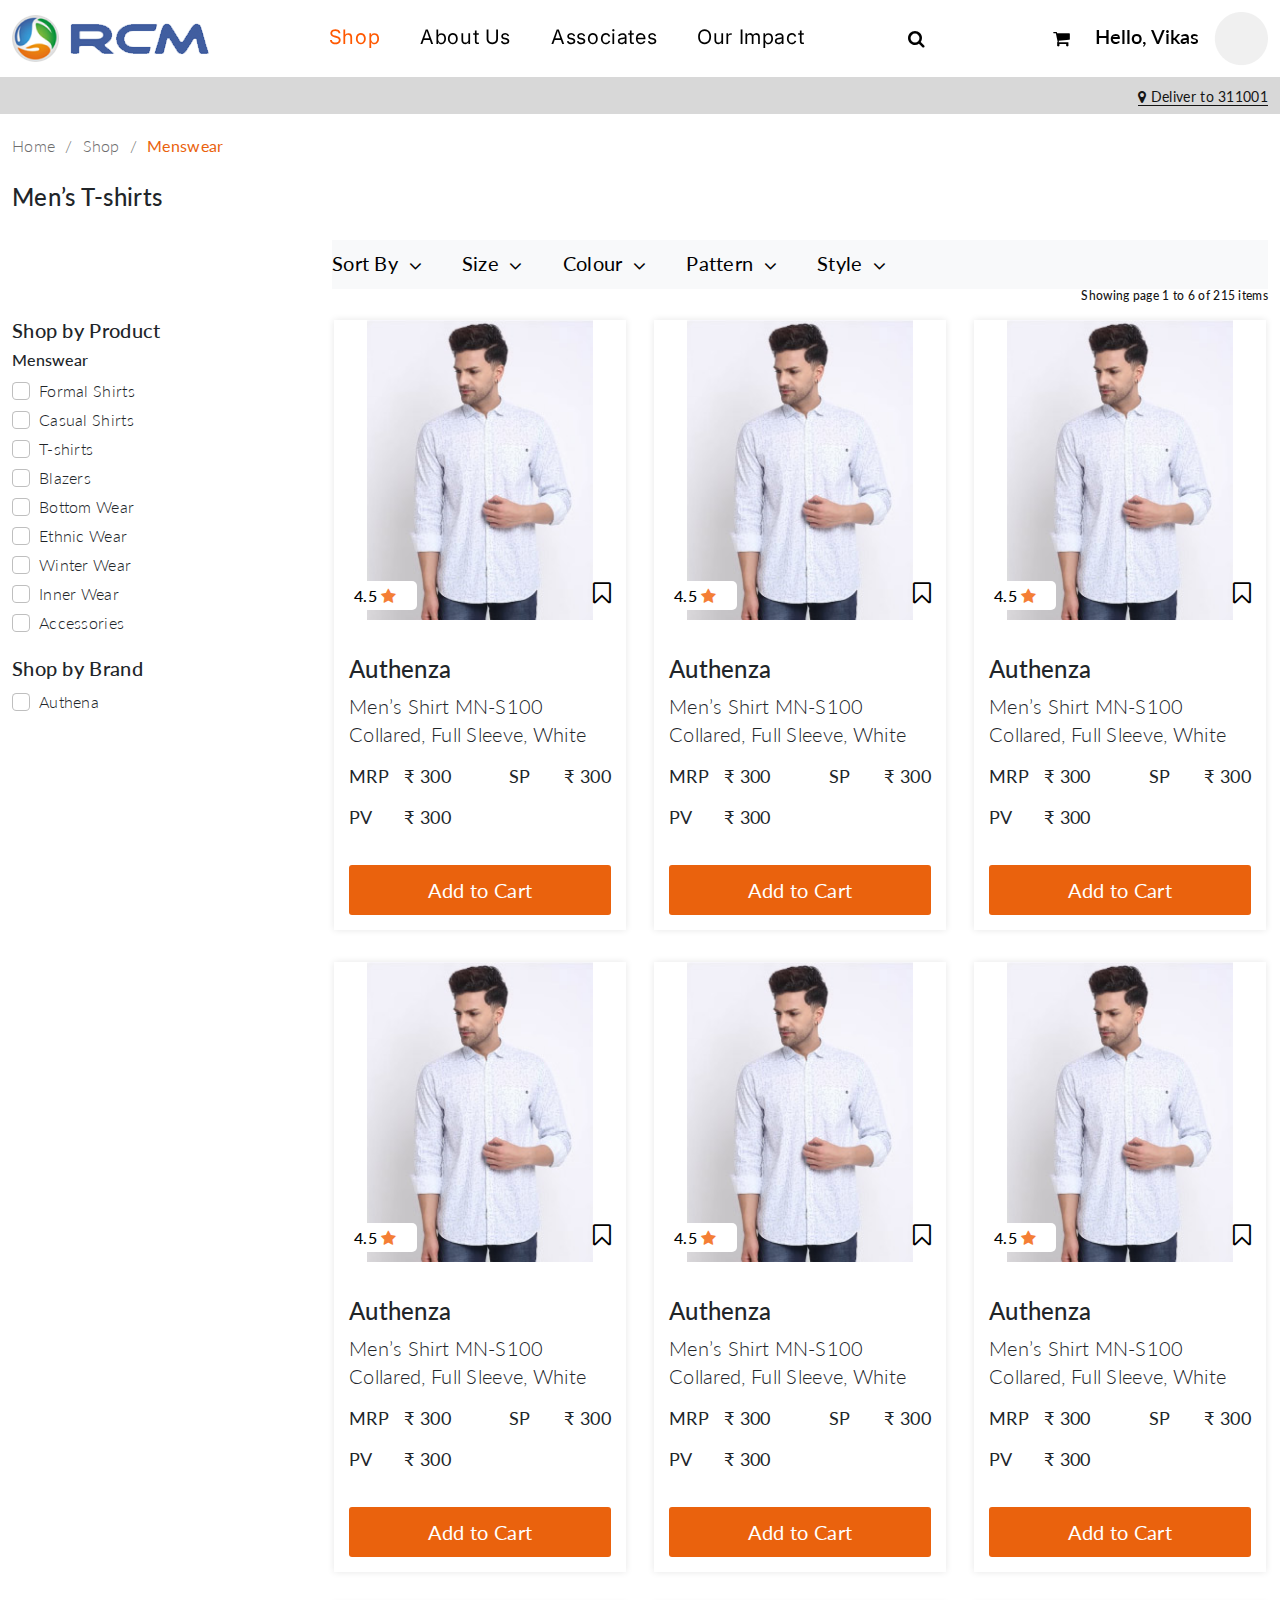
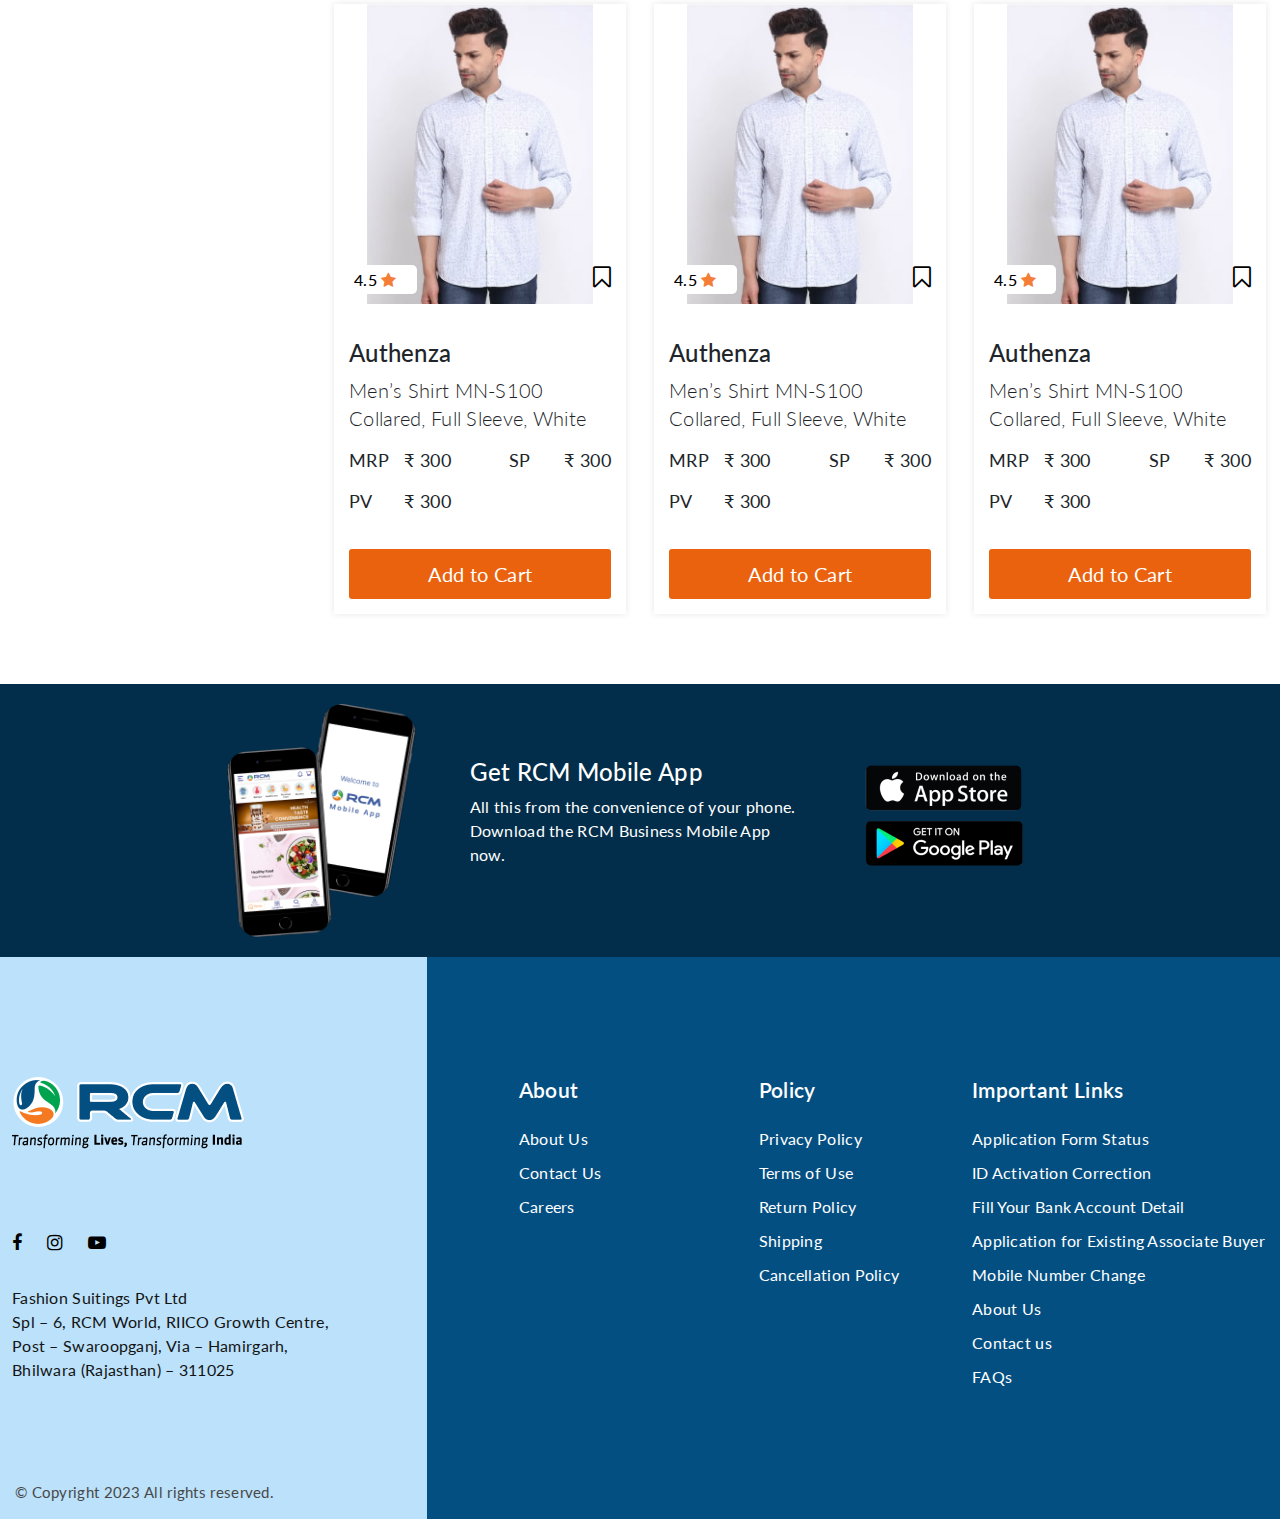
==== commit 469e4997: "Listing file updated" ====
--- a/listing.html
+++ b/listing.html
@@ -276,118 +276,253 @@
          <div class="col-md-9">
             <div class="products_cover products_listing_cover">
               <div class="row">
-                <div class="col-md-4">
-                  <div class="product_box">
-                    <a href="#">
-                    <div class="img_box">
-                      <img src="assets/images/product_01.jpg" class="img-fluid" alt="">
-                      <div class="product_inner_box">
-                        <div class="star_box">
-                          <h4>4.5 <i class="fa fa-star"></i></h4>
-                        </div>
-                        <div class="save_box">
-                          <i class="fa fa-bookmark-o"></i>
-                        </div>
-                      </div>
-                    </div>
-                    </a>
-                    <div class="text_box">
-                      <h4>Authenza</h4>
-                      <h3>Men’s Shirt MN-S100 Collared, Full Sleeve, White </h3>
-                      <ul class="price_list_box">
-                        <li><span class="sub_text">Mrp</span> <span class="main_price_box">₹ 300</span></li>
-                        <li><span class="sub_text">Sp</span> <span class="main_price_box">₹ 300</span></li>
-                        <li><span class="sub_text">Pv</span> <span class="main_price_box">₹ 300</span></li>
-                      </ul>
-                      <a class="add_to_cart_btn" href="#">Add to Cart</a>
-                    </div>
-                  </div>
-                </div>
-                <div class="col-md-4">
-                  <div class="product_box">
-                    <a href="#">
-                    <div class="img_box"><img src="assets/images/product_02.jpg" class="img-fluid" alt=""></div>
-                    </a>
-                    <div class="text_box">
-                      <h4>Pair-it</h4>
-                      <h3>Men’s Sports Shoes LZ SPORTS027 Grey</h3>
-                      <ul class="price_list_box">
-                        <li><span class="sub_text">Mrp</span> <span class="main_price_box">₹ 300</span></li>
-                        <li><span class="sub_text">Sp</span> <span class="main_price_box">₹ 300</span></li>
-                        <li><span class="sub_text">Pv</span> <span class="main_price_box">₹ 300</span></li>
-                      </ul>
-                      <a class="add_to_cart_btn" href="#">Add to Cart</a>
-                    </div>
-                  </div>
-                </div>
-                <div class="col-md-4">
-                  <div class="product_box">
-                    <a href="#">
-                    <div class="img_box"><img src="assets/images/product_01.jpg" class="img-fluid" alt=""></div>
-                    </a>
-                    <div class="text_box">
-                      <h4>Authenza</h4>
-                      <h3>Men’s Shirt MN-S100 Collared, Full Sleeve, White </h3>
-                      <ul class="price_list_box">
-                        <li><span class="sub_text">Mrp</span> <span class="main_price_box">₹ 300</span></li>
-                        <li><span class="sub_text">Sp</span> <span class="main_price_box">₹ 300</span></li>
-                        <li><span class="sub_text">Pv</span> <span class="main_price_box">₹ 300</span></li>
-                      </ul>
-                      <a class="add_to_cart_btn" href="#">Add to Cart</a>
-                    </div>
-                  </div>
-                </div>
-                <div class="col-md-4">
-                  <div class="product_box">
-                    <a href="#">
-                    <div class="img_box"><img src="assets/images/product_02.jpg" class="img-fluid" alt=""></div>
-                    </a>
-                    <div class="text_box">
-                      <h4>Pair-it</h4>
-                      <h3>Men’s Sports Shoes LZ SPORTS027 Grey</h3>
-                      <ul class="price_list_box">
-                        <li><span class="sub_text">Mrp</span> <span class="main_price_box">₹ 300</span></li>
-                        <li><span class="sub_text">Sp</span> <span class="main_price_box">₹ 300</span></li>
-                        <li><span class="sub_text">Pv</span> <span class="main_price_box">₹ 300</span></li>
-                      </ul>
-                      <a class="add_to_cart_btn" href="#">Add to Cart</a>
-                    </div>
-                  </div>
-                </div>
-                <div class="col-md-4">
-                  <div class="product_box">
-                    <a href="#">
-                    <div class="img_box"><img src="assets/images/product_02.jpg" class="img-fluid" alt=""></div>
-                    </a>
-                    <div class="text_box">
-                      <h4>Pair-it</h4>
-                      <h3>Men’s Sports Shoes LZ SPORTS027 Grey</h3>
-                      <ul class="price_list_box">
-                        <li><span class="sub_text">Mrp</span> <span class="main_price_box">₹ 300</span></li>
-                        <li><span class="sub_text">Sp</span> <span class="main_price_box">₹ 300</span></li>
-                        <li><span class="sub_text">Pv</span> <span class="main_price_box">₹ 300</span></li>
-                      </ul>
-                      <a class="add_to_cart_btn" href="#">Add to Cart</a>
-                    </div>
-                  </div>
-                </div>
-                <div class="col-md-4">
-                  <div class="product_box">
-                    <a href="#">
-                    <div class="img_box"><img src="assets/images/product_02.jpg" class="img-fluid" alt=""></div>
-                    </a>
-                    <div class="text_box">
-                      <h4>Pair-it</h4>
-                      <h3>Men’s Sports Shoes LZ SPORTS027 Grey</h3>
-                      <ul class="price_list_box">
-                        <li><span class="sub_text">Mrp</span> <span class="main_price_box">₹ 300</span></li>
-                        <li><span class="sub_text">Sp</span> <span class="main_price_box">₹ 300</span></li>
-                        <li><span class="sub_text">Pv</span> <span class="main_price_box">₹ 300</span></li>
-                      </ul>
-                      <a class="add_to_cart_btn" href="#">Add to Cart</a>
-                    </div>
-                  </div>
-                </div>                                 
+
+                <div class="col-md-4">
+                  <div class="product_box">
+                    <a href="#">
+                    <div class="img_box">
+                      <img src="assets/images/product_01.jpg" class="img-fluid" alt="">
+                      <div class="product_inner_box">
+                        <div class="star_box">
+                          <h4>4.5 <i class="fa fa-star"></i></h4>
+                        </div>
+                        <div class="save_box">
+                          <i class="fa fa-bookmark-o"></i>
+                        </div>
+                      </div>
+                    </div>
+                    </a>
+                    <div class="text_box">
+                      <h4>Authenza</h4>
+                      <h3>Men’s Shirt MN-S100 Collared, Full Sleeve, White </h3>
+                      <ul class="price_list_box">
+                        <li><span class="sub_text">Mrp</span> <span class="main_price_box">₹ 300</span></li>
+                        <li><span class="sub_text">Sp</span> <span class="main_price_box">₹ 300</span></li>
+                        <li><span class="sub_text">Pv</span> <span class="main_price_box">₹ 300</span></li>
+                      </ul>
+                      <a class="add_to_cart_btn" href="#">Add to Cart</a>
+                    </div>
+                  </div>
+                </div>
+
+                <div class="col-md-4">
+                  <div class="product_box">
+                    <a href="#">
+                    <div class="img_box">
+                      <img src="assets/images/product_01.jpg" class="img-fluid" alt="">
+                      <div class="product_inner_box">
+                        <div class="star_box">
+                          <h4>4.5 <i class="fa fa-star"></i></h4>
+                        </div>
+                        <div class="save_box">
+                          <i class="fa fa-bookmark-o"></i>
+                        </div>
+                      </div>
+                    </div>
+                    </a>
+                    <div class="text_box">
+                      <h4>Authenza</h4>
+                      <h3>Men’s Shirt MN-S100 Collared, Full Sleeve, White </h3>
+                      <ul class="price_list_box">
+                        <li><span class="sub_text">Mrp</span> <span class="main_price_box">₹ 300</span></li>
+                        <li><span class="sub_text">Sp</span> <span class="main_price_box">₹ 300</span></li>
+                        <li><span class="sub_text">Pv</span> <span class="main_price_box">₹ 300</span></li>
+                      </ul>
+                      <a class="add_to_cart_btn" href="#">Add to Cart</a>
+                    </div>
+                  </div>
+                </div>
+                <div class="col-md-4">
+                  <div class="product_box">
+                    <a href="#">
+                    <div class="img_box">
+                      <img src="assets/images/product_01.jpg" class="img-fluid" alt="">
+                      <div class="product_inner_box">
+                        <div class="star_box">
+                          <h4>4.5 <i class="fa fa-star"></i></h4>
+                        </div>
+                        <div class="save_box">
+                          <i class="fa fa-bookmark-o"></i>
+                        </div>
+                      </div>
+                    </div>
+                    </a>
+                    <div class="text_box">
+                      <h4>Authenza</h4>
+                      <h3>Men’s Shirt MN-S100 Collared, Full Sleeve, White </h3>
+                      <ul class="price_list_box">
+                        <li><span class="sub_text">Mrp</span> <span class="main_price_box">₹ 300</span></li>
+                        <li><span class="sub_text">Sp</span> <span class="main_price_box">₹ 300</span></li>
+                        <li><span class="sub_text">Pv</span> <span class="main_price_box">₹ 300</span></li>
+                      </ul>
+                      <a class="add_to_cart_btn" href="#">Add to Cart</a>
+                    </div>
+                  </div>
+                </div>
+                <div class="col-md-4">
+                  <div class="product_box">
+                    <a href="#">
+                    <div class="img_box">
+                      <img src="assets/images/product_01.jpg" class="img-fluid" alt="">
+                      <div class="product_inner_box">
+                        <div class="star_box">
+                          <h4>4.5 <i class="fa fa-star"></i></h4>
+                        </div>
+                        <div class="save_box">
+                          <i class="fa fa-bookmark-o"></i>
+                        </div>
+                      </div>
+                    </div>
+                    </a>
+                    <div class="text_box">
+                      <h4>Authenza</h4>
+                      <h3>Men’s Shirt MN-S100 Collared, Full Sleeve, White </h3>
+                      <ul class="price_list_box">
+                        <li><span class="sub_text">Mrp</span> <span class="main_price_box">₹ 300</span></li>
+                        <li><span class="sub_text">Sp</span> <span class="main_price_box">₹ 300</span></li>
+                        <li><span class="sub_text">Pv</span> <span class="main_price_box">₹ 300</span></li>
+                      </ul>
+                      <a class="add_to_cart_btn" href="#">Add to Cart</a>
+                    </div>
+                  </div>
+                </div>
+                <div class="col-md-4">
+                  <div class="product_box">
+                    <a href="#">
+                    <div class="img_box">
+                      <img src="assets/images/product_01.jpg" class="img-fluid" alt="">
+                      <div class="product_inner_box">
+                        <div class="star_box">
+                          <h4>4.5 <i class="fa fa-star"></i></h4>
+                        </div>
+                        <div class="save_box">
+                          <i class="fa fa-bookmark-o"></i>
+                        </div>
+                      </div>
+                    </div>
+                    </a>
+                    <div class="text_box">
+                      <h4>Authenza</h4>
+                      <h3>Men’s Shirt MN-S100 Collared, Full Sleeve, White </h3>
+                      <ul class="price_list_box">
+                        <li><span class="sub_text">Mrp</span> <span class="main_price_box">₹ 300</span></li>
+                        <li><span class="sub_text">Sp</span> <span class="main_price_box">₹ 300</span></li>
+                        <li><span class="sub_text">Pv</span> <span class="main_price_box">₹ 300</span></li>
+                      </ul>
+                      <a class="add_to_cart_btn" href="#">Add to Cart</a>
+                    </div>
+                  </div>
+                </div>
+                <div class="col-md-4">
+                  <div class="product_box">
+                    <a href="#">
+                    <div class="img_box">
+                      <img src="assets/images/product_01.jpg" class="img-fluid" alt="">
+                      <div class="product_inner_box">
+                        <div class="star_box">
+                          <h4>4.5 <i class="fa fa-star"></i></h4>
+                        </div>
+                        <div class="save_box">
+                          <i class="fa fa-bookmark-o"></i>
+                        </div>
+                      </div>
+                    </div>
+                    </a>
+                    <div class="text_box">
+                      <h4>Authenza</h4>
+                      <h3>Men’s Shirt MN-S100 Collared, Full Sleeve, White </h3>
+                      <ul class="price_list_box">
+                        <li><span class="sub_text">Mrp</span> <span class="main_price_box">₹ 300</span></li>
+                        <li><span class="sub_text">Sp</span> <span class="main_price_box">₹ 300</span></li>
+                        <li><span class="sub_text">Pv</span> <span class="main_price_box">₹ 300</span></li>
+                      </ul>
+                      <a class="add_to_cart_btn" href="#">Add to Cart</a>
+                    </div>
+                  </div>
+                </div>
+                <div class="col-md-4">
+                  <div class="product_box">
+                    <a href="#">
+                    <div class="img_box">
+                      <img src="assets/images/product_01.jpg" class="img-fluid" alt="">
+                      <div class="product_inner_box">
+                        <div class="star_box">
+                          <h4>4.5 <i class="fa fa-star"></i></h4>
+                        </div>
+                        <div class="save_box">
+                          <i class="fa fa-bookmark-o"></i>
+                        </div>
+                      </div>
+                    </div>
+                    </a>
+                    <div class="text_box">
+                      <h4>Authenza</h4>
+                      <h3>Men’s Shirt MN-S100 Collared, Full Sleeve, White </h3>
+                      <ul class="price_list_box">
+                        <li><span class="sub_text">Mrp</span> <span class="main_price_box">₹ 300</span></li>
+                        <li><span class="sub_text">Sp</span> <span class="main_price_box">₹ 300</span></li>
+                        <li><span class="sub_text">Pv</span> <span class="main_price_box">₹ 300</span></li>
+                      </ul>
+                      <a class="add_to_cart_btn" href="#">Add to Cart</a>
+                    </div>
+                  </div>
+                </div>
+                <div class="col-md-4">
+                  <div class="product_box">
+                    <a href="#">
+                    <div class="img_box">
+                      <img src="assets/images/product_01.jpg" class="img-fluid" alt="">
+                      <div class="product_inner_box">
+                        <div class="star_box">
+                          <h4>4.5 <i class="fa fa-star"></i></h4>
+                        </div>
+                        <div class="save_box">
+                          <i class="fa fa-bookmark-o"></i>
+                        </div>
+                      </div>
+                    </div>
+                    </a>
+                    <div class="text_box">
+                      <h4>Authenza</h4>
+                      <h3>Men’s Shirt MN-S100 Collared, Full Sleeve, White </h3>
+                      <ul class="price_list_box">
+                        <li><span class="sub_text">Mrp</span> <span class="main_price_box">₹ 300</span></li>
+                        <li><span class="sub_text">Sp</span> <span class="main_price_box">₹ 300</span></li>
+                        <li><span class="sub_text">Pv</span> <span class="main_price_box">₹ 300</span></li>
+                      </ul>
+                      <a class="add_to_cart_btn" href="#">Add to Cart</a>
+                    </div>
+                  </div>
+                </div>
+                <div class="col-md-4">
+                  <div class="product_box">
+                    <a href="#">
+                    <div class="img_box">
+                      <img src="assets/images/product_01.jpg" class="img-fluid" alt="">
+                      <div class="product_inner_box">
+                        <div class="star_box">
+                          <h4>4.5 <i class="fa fa-star"></i></h4>
+                        </div>
+                        <div class="save_box">
+                          <i class="fa fa-bookmark-o"></i>
+                        </div>
+                      </div>
+                    </div>
+                    </a>
+                    <div class="text_box">
+                      <h4>Authenza</h4>
+                      <h3>Men’s Shirt MN-S100 Collared, Full Sleeve, White </h3>
+                      <ul class="price_list_box">
+                        <li><span class="sub_text">Mrp</span> <span class="main_price_box">₹ 300</span></li>
+                        <li><span class="sub_text">Sp</span> <span class="main_price_box">₹ 300</span></li>
+                        <li><span class="sub_text">Pv</span> <span class="main_price_box">₹ 300</span></li>
+                      </ul>
+                      <a class="add_to_cart_btn" href="#">Add to Cart</a>
+                    </div>
+                  </div>
+                </div>
+
+
               </div>
             </div>
          </div>
